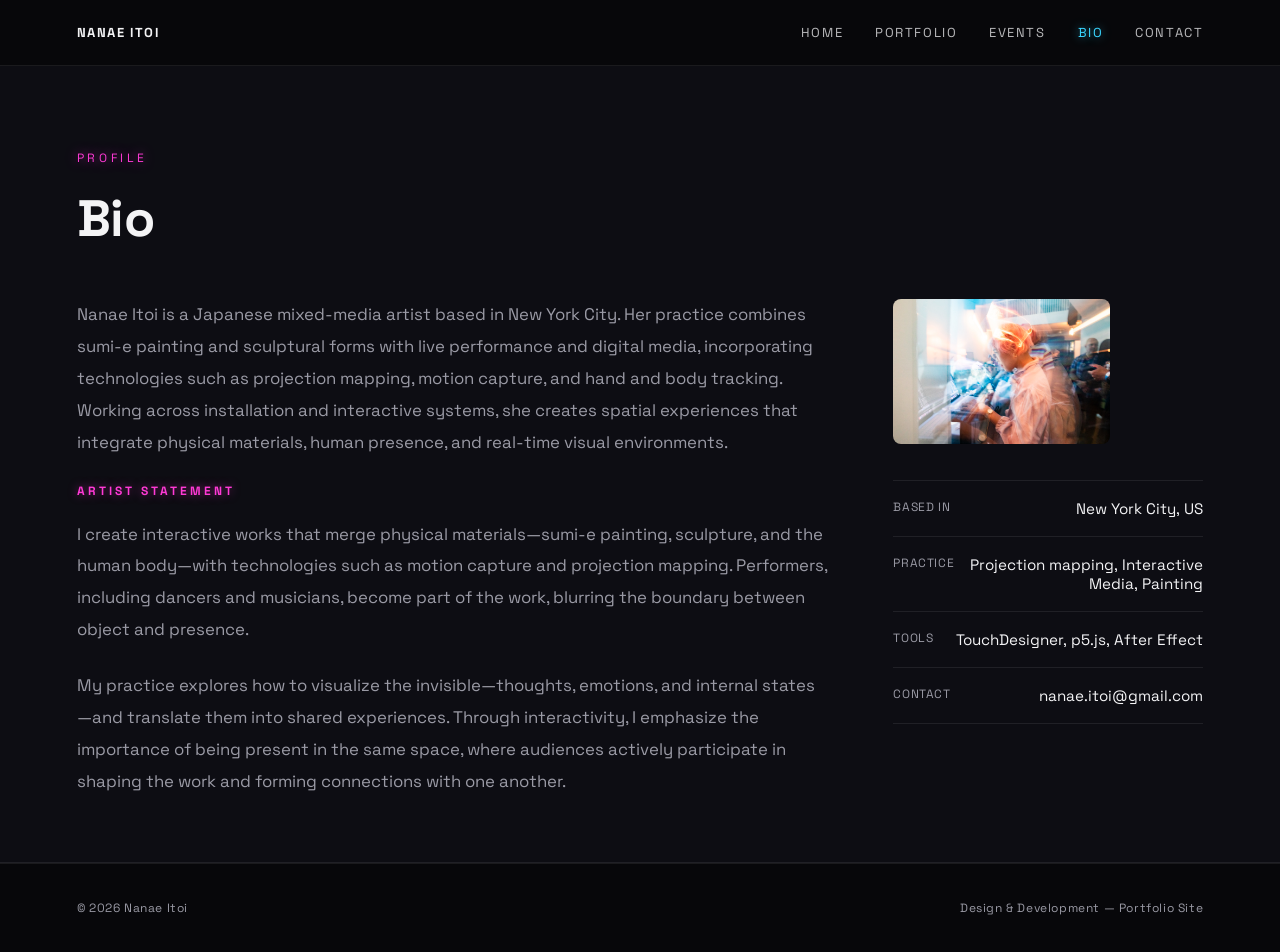
==== bio.html @ 1ca4a3dc "Initial commit: Nanae Itoi portfolio site Home, Portfolio, Events, Bio, and Contact pages with a her" ====
<!DOCTYPE html>
<html lang="en">
<head>
<meta charset="UTF-8">
<meta name="viewport" content="width=device-width, initial-scale=1.0">
<title>Bio — Nanae Itoi</title>
<link rel="preconnect" href="https://fonts.googleapis.com">
<link rel="preconnect" href="https://fonts.gstatic.com" crossorigin>
<link href="https://fonts.googleapis.com/css2?family=Space+Grotesk:wght@300;400;500;700&family=Noto+Sans+JP:wght@300;400;500;700&display=swap" rel="stylesheet">
<link rel="stylesheet" href="style.css">
</head>
<body>

<nav>
  <a href="index.html" class="logo">NANAE ITOI</a>
  <ul>
    <li><a href="index.html">Home</a></li>
    <li><a href="portfolio.html">Portfolio</a></li>
    <li><a href="events.html">Events</a></li>
    <li><a href="bio.html" class="active">Bio</a></li>
    <li><a href="contact.html">Contact</a></li>
  </ul>
  <button class="nav-toggle" aria-label="Toggle menu">☰</button>
</nav>

<section class="about page-header">
  <div class="section-label">Profile</div>
  <h2 class="section-title">Bio</h2>
  <div class="about-grid">
    <div class="about-text">
      <p>
        Nanae Itoi is a Japanese mixed-media artist based in New York City. Her practice combines sumi-e painting and sculptural forms with live performance and digital media, incorporating technologies such as projection mapping, motion capture, and hand and body tracking. Working across installation and interactive systems, she creates spatial experiences that integrate physical materials, human presence, and real-time visual environments.
      </p>
      <h3 class="about-subheading">Artist statement</h3>
      <p>
        I create interactive works that merge physical materials—sumi-e painting, sculpture, and the human body—with technologies such as motion capture and projection mapping. Performers, including dancers and musicians, become part of the work, blurring the boundary between object and presence.
      </p>
      <p>
        My practice explores how to visualize the invisible—thoughts, emotions, and internal states—and translate them into shared experiences. Through interactivity, I emphasize the importance of being present in the same space, where audiences actively participate in shaping the work and forming connections with one another.
      </p>
    </div>
    <div class="about-side">
      <img class="about-photo" src="asset/Bio/bio_web.jpg" alt="Nanae Itoi at work">
      <div class="about-facts">
        <div><span>Based in</span><span>New York City, US</span></div>
        <div><span>Practice</span><span>Projection mapping, Interactive Media, Painting</span></div>
        <div><span>Tools</span><span>TouchDesigner, p5.js, After Effect</span></div>
        <div><span>Contact</span><span>nanae.itoi@gmail.com</span></div>
      </div>
    </div>
  </div>
</section>

<footer>
  <span>&copy; 2026 Nanae Itoi</span>
  <span>Design &amp; Development — Portfolio Site</span>
</footer>

<script src="nav.js"></script>
</body>
</html>
---- style.css ----
:root{
  --bg:#07070a;
  --bg-soft:#0d0d13;
  --fg:#f3f3f5;
  --fg-dim:#9a9aa5;
  --neon-blue:#3ad6ff;
  --neon-magenta:#ff3ad6;
  --neon-yellow:#e8ff3a;
  --neon-green:#3affa0;
  --line:rgba(255,255,255,0.08);
}
*{margin:0;padding:0;box-sizing:border-box;}
html{scroll-behavior:smooth;}
body{
  background:var(--bg);
  color:var(--fg);
  font-family:'Space Grotesk','Noto Sans JP',sans-serif;
  overflow-x:hidden;
}
::selection{background:var(--neon-magenta);color:#000;}

a{color:inherit;text-decoration:none;}

/* ---------- NAV ---------- */
nav{
  position:fixed;
  top:0;left:0;right:0;
  z-index:100;
  display:flex;
  justify-content:space-between;
  align-items:center;
  padding:24px 6vw;
  background:var(--bg);
  border-bottom:1px solid var(--line);
  font-size:13px;
  letter-spacing:0.12em;
  text-transform:uppercase;
}
nav .logo{font-weight:700;}
nav ul{display:flex;gap:32px;list-style:none;}
nav ul li a{opacity:0.75;transition:opacity .25s ease;}
nav ul li a:hover{opacity:1;}
nav ul li a.active{opacity:1;color:var(--neon-blue);text-shadow:0 0 10px rgba(58,214,255,0.6);}
.nav-toggle{
  display:none;
  background:none;
  border:none;
  color:var(--fg);
  font-size:22px;
  line-height:1;
  cursor:pointer;
  padding:4px;
}

/* ---------- HERO ---------- */
.hero{
  position:relative;
  height:100vh;
  min-height:680px;
  background:var(--bg);
  display:flex;
  flex-direction:column;
  padding:104px 2.5vw 0;
  overflow:hidden;
}
.hero-carousel-wrap{
  position:relative;
  flex:1;
  min-height:0;
  margin:0 11vw 24px;
  border-radius:16px;
  overflow:hidden;
}
.hero-carousel{
  position:absolute;
  inset:0;
  overflow:hidden;
}
.hero-track{
  display:flex;
  width:100%;
  height:100%;
  transition:transform .8s cubic-bezier(.65,0,.35,1);
  will-change:transform;
}
.hero-slide{
  position:relative;
  flex:0 0 100%;
  width:100%;
  height:100%;
}
.hero-slide img,
.hero-slide video{
  width:100%;
  height:100%;
  object-fit:cover;
  object-position:center 30%;
  filter:saturate(1.15) contrast(1.05);
}
.hero-carousel::after{
  content:'';
  position:absolute;inset:0;
  background:linear-gradient(180deg, rgba(7,7,10,0.05) 0%, rgba(7,7,10,0.15) 50%, rgba(7,7,10,0.88) 100%);
  pointer-events:none;
}
.hero-arrow{
  position:absolute;
  top:50%;
  transform:translateY(-50%);
  z-index:3;
  width:48px;height:48px;
  border-radius:50%;
  border:1px solid var(--line);
  background:rgba(7,7,10,0.35);
  color:var(--fg);
  font-size:20px;
  line-height:1;
  display:flex;
  align-items:center;
  justify-content:center;
  cursor:pointer;
  backdrop-filter:blur(6px);
  transition:all .3s ease;
}
.hero-arrow:hover{
  border-color:var(--neon-blue);
  color:var(--neon-blue);
  box-shadow:0 0 20px rgba(58,214,255,0.5);
}
.hero-arrow.prev{left:24px;}
.hero-arrow.next{right:24px;}
.hero-dots{
  position:absolute;
  bottom:36px;
  left:50%;
  transform:translateX(-50%);
  z-index:3;
  display:flex;
  gap:12px;
}
.hero-dot{
  width:9px;height:9px;
  border-radius:50%;
  border:1px solid var(--fg-dim);
  background:transparent;
  cursor:pointer;
  padding:0;
  transition:all .3s ease;
}
.hero-dot.active{
  background:var(--neon-blue);
  border-color:var(--neon-blue);
  box-shadow:0 0 12px rgba(58,214,255,0.8);
}
.hero-content{
  position:absolute;
  z-index:2;
  left:0;right:0;bottom:0;
  padding:0 40px 40px;
  width:100%;
}
.hero-eyebrow{
  font-size:13px;
  letter-spacing:0.3em;
  text-transform:uppercase;
  color:var(--neon-blue);
  text-shadow:0 0 14px rgba(58,214,255,0.8);
  margin-bottom:12px;
}
.hero h1{
  font-size:clamp(2rem, 5vw, 4.4rem);
  line-height:0.98;
  font-weight:700;
  letter-spacing:-0.02em;
  text-shadow:0 0 40px rgba(58,214,255,0.25);
}
.hero-sub{
  margin-top:16px;
  max-width:520px;
  color:var(--fg-dim);
  font-size:clamp(0.95rem,1.4vw,1.15rem);
  line-height:1.7;
}
.scroll-hint{
  position:absolute;
  bottom:24px;right:24px;
  z-index:3;
  font-size:11px;
  letter-spacing:0.2em;
  text-transform:uppercase;
  color:var(--fg-dim);
  display:flex;
  align-items:center;
  gap:10px;
}
.scroll-hint::after{
  content:'';
  width:1px;height:40px;
  background:linear-gradient(180deg, var(--neon-blue), transparent);
  animation:scrollpulse 2s ease-in-out infinite;
}
@keyframes scrollpulse{
  0%,100%{opacity:0.3;}
  50%{opacity:1;}
}

/* ---------- PAGE HEADER (non-home pages) ---------- */
.page-header{
  padding:150px 6vw 40px;
}

/* ---------- SECTION SHARED ---------- */
section{
  padding:140px 6vw;
  position:relative;
}
.section-label{
  font-size:12px;
  letter-spacing:0.3em;
  text-transform:uppercase;
  color:var(--neon-magenta);
  text-shadow:0 0 12px rgba(255,58,214,0.6);
  margin-bottom:20px;
}
.section-title{
  font-size:clamp(1.8rem, 4vw, 3.2rem);
  font-weight:700;
  letter-spacing:-0.01em;
  margin-bottom:48px;
  max-width:900px;
}

/* ---------- ABOUT ---------- */
.about{
  background:var(--bg-soft);
  border-bottom:1px solid var(--line);
}
.about-grid{
  display:grid;
  grid-template-columns:1.7fr 0.7fr;
  gap:64px;
  align-items:start;
}
.about-text p{
  color:var(--fg-dim);
  font-size:1.05rem;
  line-height:1.9;
  margin-bottom:24px;
}
.about-side{
  display:flex;
  flex-direction:column;
  gap:36px;
}
.about-photo{
  width:70%;
  max-width:280px;
  aspect-ratio:3/2;
  object-fit:cover;
  border-radius:8px;
  filter:saturate(1.05);
}
.about-text strong{color:var(--fg);font-weight:500;}
.about-subheading{
  font-size:12px;
  letter-spacing:0.25em;
  text-transform:uppercase;
  color:var(--neon-magenta);
  text-shadow:0 0 10px rgba(255,58,214,0.5);
  margin:8px 0 20px;
}
.about-facts{
  display:flex;
  flex-direction:column;
  gap:0;
  border-top:1px solid var(--line);
}
.about-facts div{
  display:flex;
  justify-content:space-between;
  padding:18px 0;
  border-bottom:1px solid var(--line);
  font-size:0.95rem;
}
.about-facts span:first-child{color:var(--fg-dim);letter-spacing:0.05em;text-transform:uppercase;font-size:12px;}
.about-facts span:last-child{color:var(--fg);text-align:right;}

/* ---------- WORK / GALLERY ---------- */
.work-grid{
  display:grid;
  grid-template-columns:repeat(2, 1fr);
  gap:24px;
}
.work-item{
  position:relative;
  z-index:1;
  aspect-ratio:3/2;
  overflow:hidden;
  border-radius:8px;
  background:#000;
  cursor:pointer;
  transition:transform .45s cubic-bezier(.16,1,.3,1), box-shadow .45s ease, opacity .45s ease;
}
.work-item img,
.work-item video{
  width:100%;height:100%;
  object-fit:cover;
  display:block;
  filter:saturate(1.1);
}
.work-item:hover{
  transform:scale(1.06);
  z-index:5;
  box-shadow:0 30px 70px rgba(0,0,0,0.65), 0 0 50px rgba(232,255,58,0.3);
}
.work-grid:hover .work-item:not(:hover):not(.placeholder){opacity:0.45;}
.work-overlay{
  position:absolute;inset:0;
  background:linear-gradient(180deg, rgba(7,7,10,0) 38%, rgba(7,7,10,0.68) 78%, rgba(7,7,10,0.9) 100%);
  display:flex;
  flex-direction:column;
  justify-content:flex-end;
  padding:28px;
  opacity:0;
  transform:translateY(16px);
  transition:opacity .35s ease, transform .35s ease;
}
.work-item:hover .work-overlay{opacity:1; transform:translateY(0);}
.work-overlay .tag{
  font-size:11px;
  letter-spacing:0.2em;
  text-transform:uppercase;
  color:var(--neon-yellow);
  text-shadow:0 0 10px rgba(232,255,58,0.6);
  margin-bottom:8px;
}
.work-overlay h3{font-size:1.3rem;font-weight:500;color:var(--fg);}
.work-item.placeholder{
  display:flex;
  align-items:center;
  justify-content:center;
  background:
    repeating-linear-gradient(135deg, rgba(255,255,255,0.03) 0 2px, transparent 2px 14px),
    var(--bg-soft);
  border:1px dashed var(--line);
}
.work-item.placeholder span{
  color:var(--fg-dim);
  font-size:12px;
  letter-spacing:0.15em;
  text-transform:uppercase;
}
.work-item[data-gallery-trigger]{cursor:zoom-in;}

/* ---------- LIGHTBOX ---------- */
.lightbox{
  position:fixed;
  inset:0;
  z-index:200;
  background:rgba(7,7,10,0.97);
  overflow-y:auto;
  padding:100px 6vw 80px;
}
.lightbox[hidden]{display:none;}
.lightbox-close{
  position:fixed;
  top:24px;right:24px;
  z-index:201;
  width:44px;height:44px;
  border-radius:50%;
  border:1px solid var(--line);
  background:var(--bg);
  color:var(--fg);
  font-size:16px;
  cursor:pointer;
  transition:all .3s ease;
}
.lightbox-close:hover{
  border-color:var(--neon-blue);
  color:var(--neon-blue);
  box-shadow:0 0 20px rgba(58,214,255,0.5);
}
.lightbox-inner{max-width:1100px;margin:0 auto;}
.lightbox-video{
  width:100%;
  border-radius:12px;
  margin-bottom:48px;
  background:#000;
}
.lightbox-grid{
  display:grid;
  grid-template-columns:repeat(3, 1fr);
  gap:12px;
}
#kanami-gallery .lightbox-grid{
  grid-template-columns:repeat(2, 1fr);
}
.lightbox-grid img{
  width:100%;
  height:100%;
  aspect-ratio:3/2;
  object-fit:cover;
  border-radius:6px;
  filter:saturate(1.1);
}

@media (max-width:820px){
  .lightbox{padding:90px 6vw 60px;}
  .lightbox-grid{grid-template-columns:repeat(2, 1fr);}
}

/* ---------- EVENTS / TIMELINE ---------- */
.events-source{display:none;}
.events-group{margin-bottom:64px;}
.events-group:last-child{margin-bottom:0;}
.events-group-title{
  font-size:13px;
  letter-spacing:0.25em;
  text-transform:uppercase;
  margin-bottom:20px;
  color:var(--fg-dim);
}
#group-future .events-group-title{color:var(--neon-blue);text-shadow:0 0 10px rgba(58,214,255,0.5);}
#group-current .events-group-title{color:var(--neon-green);text-shadow:0 0 10px rgba(58,255,160,0.5);}
.timeline{
  display:flex;
  flex-direction:column;
}
.timeline-row{
  display:grid;
  grid-template-columns:140px 1fr;
  gap:40px;
  padding:28px 0;
  border-bottom:1px solid var(--line);
}
.timeline-row:first-child{border-top:1px solid var(--line);}
.timeline-year{
  color:var(--neon-green);
  text-shadow:0 0 10px rgba(58,255,160,0.6);
  font-size:0.95rem;
  font-weight:500;
  letter-spacing:0.05em;
}
#group-past .timeline-year{color:var(--fg-dim);text-shadow:none;}
#group-future .timeline-year{color:var(--neon-blue);text-shadow:0 0 10px rgba(58,214,255,0.6);}
.timeline-desc h4{font-size:1.1rem;font-weight:500;margin-bottom:6px;}
.timeline-desc p{color:var(--fg-dim);font-size:0.95rem;line-height:1.6;}
.timeline-desc p a{
  color:var(--fg);
  border-bottom:1px solid var(--fg-dim);
  transition:color .25s ease, border-color .25s ease;
}
.timeline-desc p a:hover{color:var(--neon-blue);border-color:var(--neon-blue);}
.events-empty{color:var(--fg-dim);font-size:0.95rem;}

/* ---------- CONTACT ---------- */
.contact{
  text-align:center;
}
.contact .section-title{margin:0 auto 28px;}
.contact-lead{
  color:var(--fg-dim);
  max-width:520px;
  margin:0 auto 48px;
  line-height:1.8;
}
.contact-email{
  display:inline-block;
  font-size:clamp(1.6rem, 4vw, 2.8rem);
  font-weight:700;
  color:var(--fg);
  border-bottom:2px solid var(--neon-blue);
  padding-bottom:8px;
  transition:color .3s ease, text-shadow .3s ease;
  text-shadow:0 0 0 transparent;
}
.contact-email:hover{
  color:var(--neon-blue);
  text-shadow:0 0 24px rgba(58,214,255,0.7);
}
.social-links{
  display:flex;
  justify-content:center;
  gap:28px;
  margin-top:52px;
  flex-wrap:wrap;
}
.social-links a{
  font-size:12px;
  letter-spacing:0.2em;
  text-transform:uppercase;
  color:var(--fg-dim);
  padding:10px 18px;
  border:1px solid var(--line);
  border-radius:999px;
  transition:all .3s ease;
}
.social-links a:hover{
  color:var(--bg);
  background:var(--neon-magenta);
  border-color:var(--neon-magenta);
  box-shadow:0 0 24px rgba(255,58,214,0.5);
}

footer{
  padding:36px 6vw;
  display:flex;
  justify-content:space-between;
  align-items:center;
  font-size:12px;
  color:var(--fg-dim);
  letter-spacing:0.05em;
  border-top:1px solid var(--line);
}

@media (max-width:820px){
  nav{padding:20px 6vw;}
  .nav-toggle{display:block;}
  nav ul{
    display:flex;
    flex-direction:column;
    position:absolute;
    top:100%;left:0;right:0;
    background:var(--bg);
    border-bottom:1px solid var(--line);
    padding:0 6vw;
    gap:0;
    max-height:0;
    overflow:hidden;
    transition:max-height .3s ease;
  }
  nav ul.open{max-height:340px;padding:12px 6vw 20px;}
  nav ul li{border-top:1px solid var(--line);}
  nav ul li:first-child{border-top:none;}
  nav ul li a{display:block;padding:14px 0;}
  .page-header{padding:120px 6vw 24px;}
  section{padding:100px 6vw;}
  .about-grid{grid-template-columns:1fr;gap:48px;}
  .work-grid{grid-template-columns:1fr;}
  .timeline-row{grid-template-columns:1fr;gap:10px;}
  footer{flex-direction:column;gap:10px;text-align:center;}
}
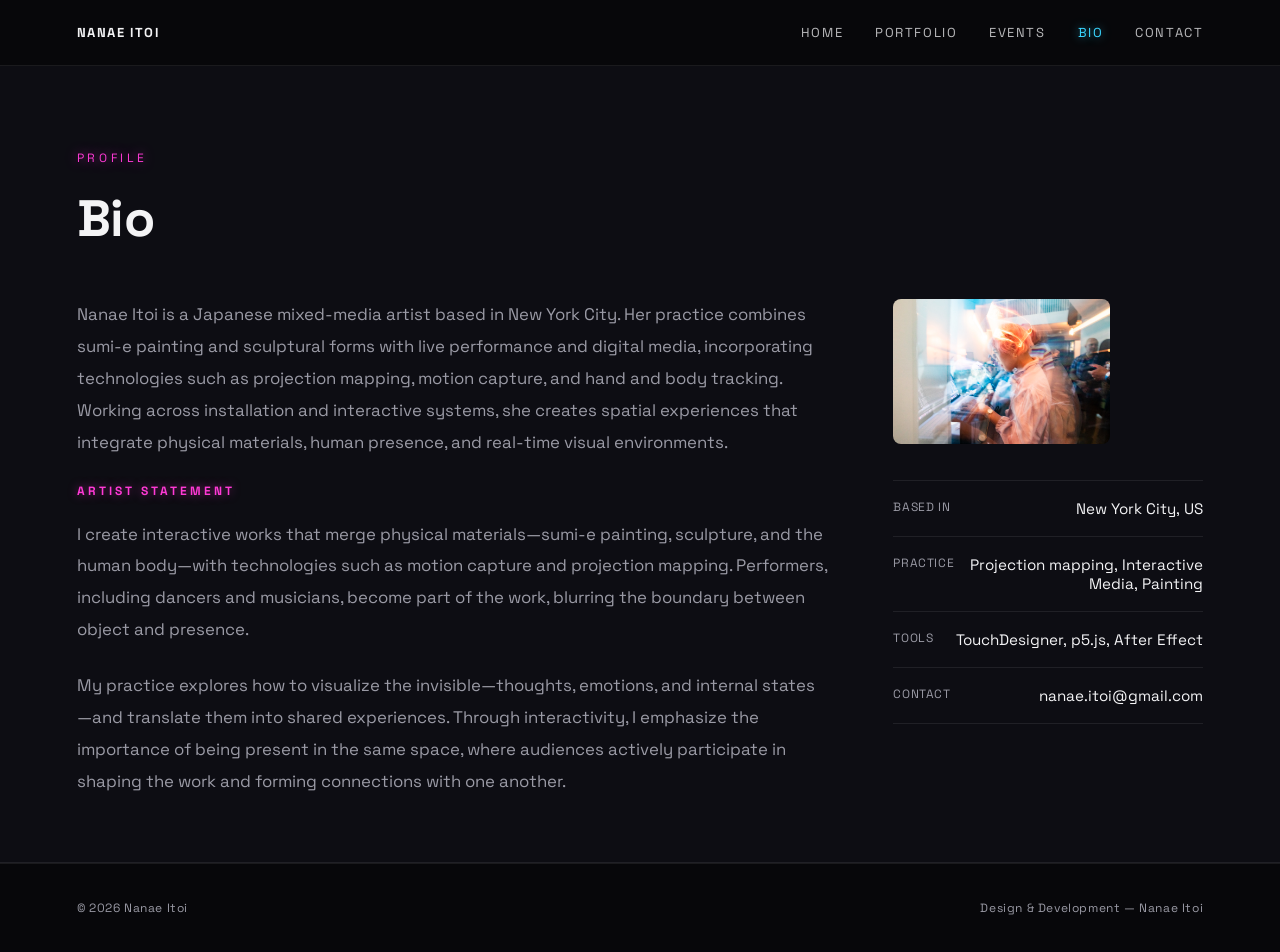
==== commit 66b20eb1: "Update footer credit line to Nanae Itoi Co-Authored-By: Claude Sonnet 5 <noreply@anthropic.com>" ====
--- a/bio.html
+++ b/bio.html
@@ -53,7 +53,7 @@
 
 <footer>
   <span>&copy; 2026 Nanae Itoi</span>
-  <span>Design &amp; Development — Portfolio Site</span>
+  <span>Design &amp; Development — Nanae Itoi</span>
 </footer>
 
 <script src="nav.js"></script>
--- a/style.css
+++ b/style.css
@@ -395,7 +395,8 @@
 #kanami-gallery .lightbox-grid{
   grid-template-columns:repeat(2, 1fr);
 }
-.lightbox-grid img{
+.lightbox-grid img,
+.lightbox-grid video{
   width:100%;
   height:100%;
   aspect-ratio:3/2;
@@ -539,4 +540,14 @@
   .work-grid{grid-template-columns:1fr;}
   .timeline-row{grid-template-columns:1fr;gap:10px;}
   footer{flex-direction:column;gap:10px;text-align:center;}
-}
+
+  /* Touch devices have no :hover — show captions and the pop-out card
+     effect without waiting for an interaction that will never come. */
+  .work-item{transform:none !important;box-shadow:none !important;}
+  .work-overlay{
+    opacity:1;
+    transform:translateY(0);
+    background:linear-gradient(180deg, rgba(7,7,10,0) 45%, rgba(7,7,10,0.88) 100%);
+  }
+  .work-grid:hover .work-item:not(:hover):not(.placeholder){opacity:1;}
+}
